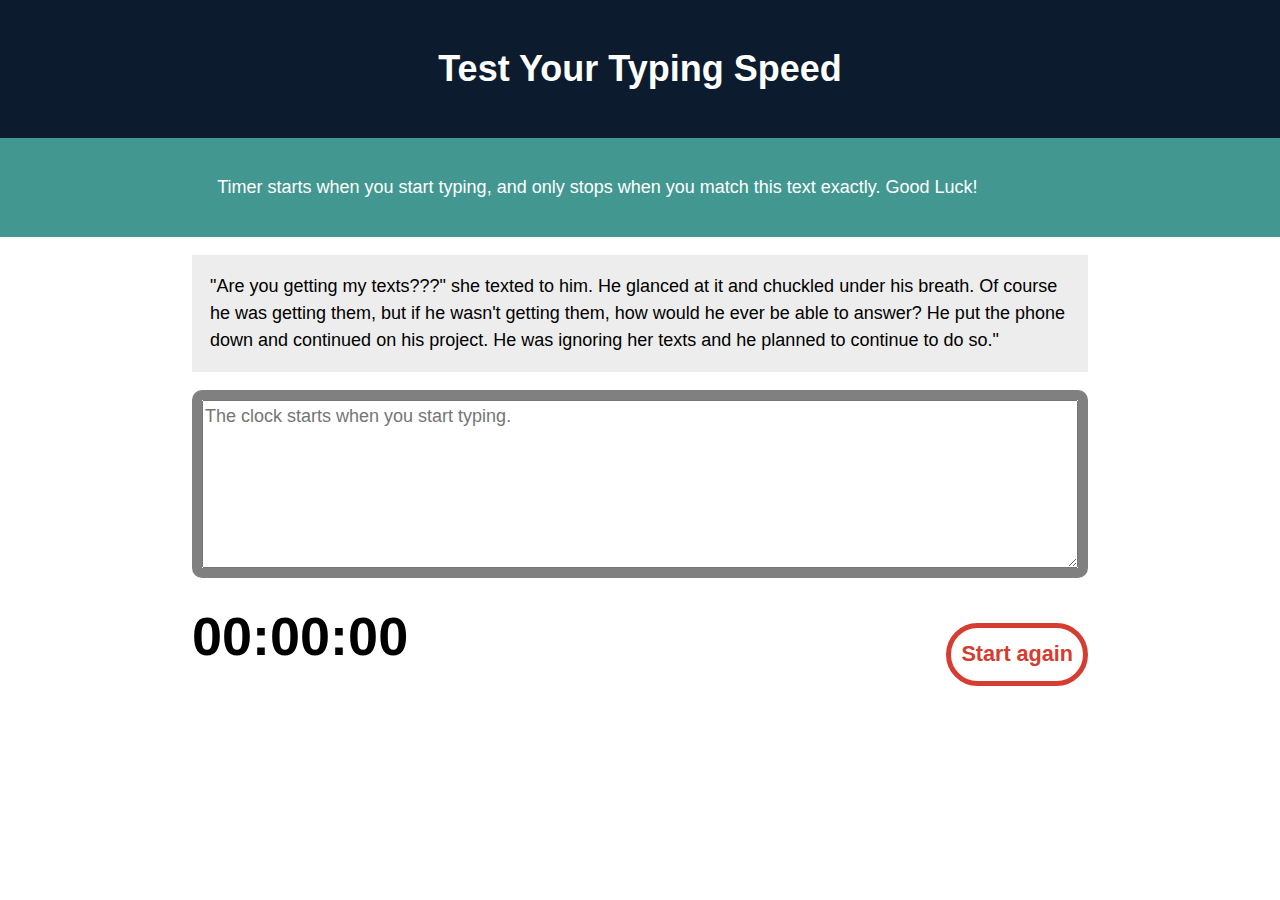
==== index.html @ 5a1dc843 "Add files via upload" ====
<!DOCTYPE html>
<html lang="en-US">

<head>
    <meta charset="UTF-8">
    <meta name="viewport" content="width=device-width, initial-scale=1">
    <title>Typing Speed Test</title>
    <script src="script.js" async></script>
    <link rel="stylesheet" href="style.css">
</head>

<body>
    <header class="masthead">
        <h1>Test Your Typing Speed</h1>
    </header>
    <main class="main">
        <article class="intro">
            <p>Timer starts when you start typing, and only stops when you match this text exactly. Good Luck!</p>
        </article><!-- .intro -->
        <section class="test-area">
            <div id="origin-text" onmousedown='return false;' onselectstart='return false;'>
                <p>"Are you getting my texts???" she texted to him. He glanced at it and chuckled under his breath. Of course he was getting them, but if he wasn't getting them, how would he ever be able to answer? He put the phone down and continued on his project. He was ignoring her texts and he planned to continue to do so."</p>
                <!-- <p>she texted to him.</p> -->
            </div><!-- #origin-text -->

            <div class="test-wrapper">
                <textarea id="test-area" name="textarea" rows="6" placeholder="The clock starts when you start typing."></textarea>
            </div><!-- .test-wrapper -->

            <div class="meta">
                <section id="clock">
                    <div class="timer">00:00:00</div>
                    <div class="wpm">(0wpm)</div>
                </section>

            </div><!-- .meta -->
            <button id="reset">Start again</button>
        </section><!-- .test-area -->
    </main>

</body>

</html>
---- style.css ----
/*--------------------------------------------------------------
Typography
--------------------------------------------------------------*/

body,
button,
input,
select,
textarea {
	font-family: 'Source Sans Pro', 'Helvetica', Arial, sans-serif;
	font-size: 18px;
	line-height: 1.5;
}

h1,
h2,
h3,
h4,
h5,
h6 {
	clear: both;
}

p {
	margin-bottom: 1.5em;
}

b,
strong {
	font-weight: bold;
}

dfn,
cite,
em,
i {
	font-style: italic;
}

blockquote {
	margin: 0 1.5em;
}

address {
	margin: 0 0 1.5em;
}

pre {
	background: #eee;
	font-size: 15px;
	font-size: 1.5rem;
	line-height: 1.6;
	margin-bottom: 1.6em;
	max-width: 100%;
	overflow: auto;
	padding: 1.6em;
}

code,
kbd,
tt,
var {
	font: 15px;
}

abbr,
acronym {
	border-bottom: 1px dotted #666;
	cursor: help;
}

mark,
ins {
	background: #fff9c0;
	text-decoration: none;
}

sup,
sub {
	font-size: 75%;
	height: 0;
	line-height: 0;
	position: relative;
	vertical-align: baseline;
}

sup {
	bottom: 1ex;
}

sub {
	top: .5ex;
}

small {
	font-size: 75%;
}

big {
	font-size: 125%;
}

/*--------------------------------------------------------------
Layout
--------------------------------------------------------------*/
body {
    margin: 0;
    padding: 0;
}

.masthead {
    padding: 1em 2em;
    background-color: #0D1B2E;
    color: white;
}

.masthead h1 {
    text-align: center;
}

.intro {
    padding: 2em 2em;
    color: #ffffff;
    background: #429890;
}


.intro p,
.test-area {
    margin: 0 auto;
    max-width: 70%;
}


.test-area {
    margin-bottom: 4em;
    padding: 0 2em;
}

.test-wrapper {
    border: 10px solid #808080;
    border-radius: 10px;
}

#origin-text {
    margin: 1em 0;
    padding: 1em 1em 0;
    background-color: #ededed;
}

#origin-text p {
    margin: 0;
    padding-bottom: 1em;
}

.test-wrapper {
    display: flex;
}

.test-wrapper textarea {
    flex: 1;
}

.meta {
    margin-top: 1em;
    display: flex;
    justify-content: space-between;
    flex-wrap: wrap;
}
.timer {
    font-size: 3em;
    font-weight: bold;
}

#reset {
    font-size: 1.2em;
    font-weight: bold;
    color: #d43d2f;
    background: white ;
    border: 5px solid #d43d2f;
    border-radius: 50px;
    padding: 10px;
    float: right;
    margin-top: -6%;
}

#reset:hover {
    color: white;
    background-color: #d43d2f;
    cursor: pointer;
}

.wpm{
    font-size: 2em;
    font-weight: bold;
    display: none;
}
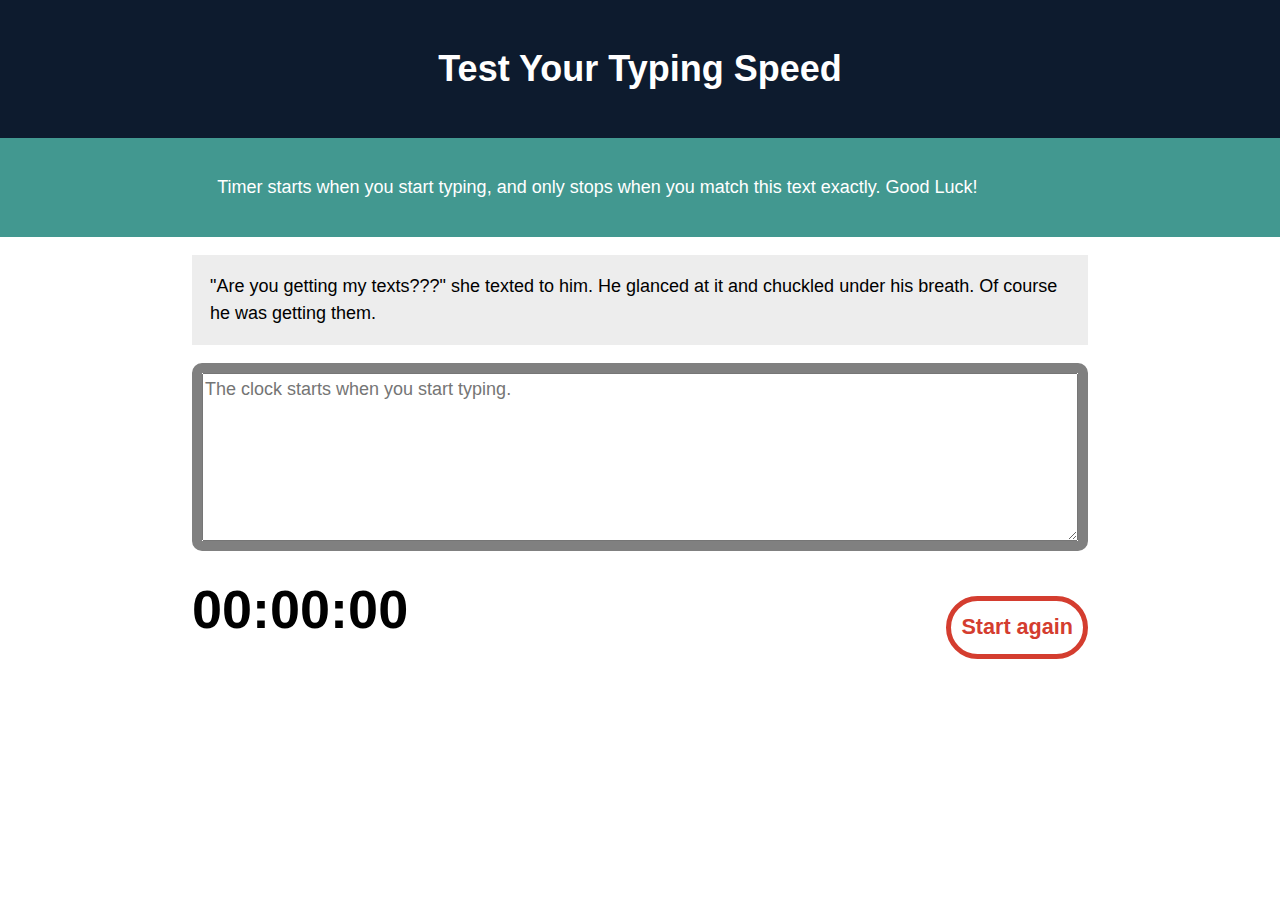
==== commit e83ce73f: "Update index.html" ====
--- a/index.html
+++ b/index.html
@@ -19,7 +19,7 @@
         </article><!-- .intro -->
         <section class="test-area">
             <div id="origin-text" onmousedown='return false;' onselectstart='return false;'>
-                <p>"Are you getting my texts???" she texted to him. He glanced at it and chuckled under his breath. Of course he was getting them, but if he wasn't getting them, how would he ever be able to answer? He put the phone down and continued on his project. He was ignoring her texts and he planned to continue to do so."</p>
+                <p>"Are you getting my texts???" she texted to him. He glanced at it and chuckled under his breath. Of course he was getting them.</p>
                 <!-- <p>she texted to him.</p> -->
             </div><!-- #origin-text -->
 
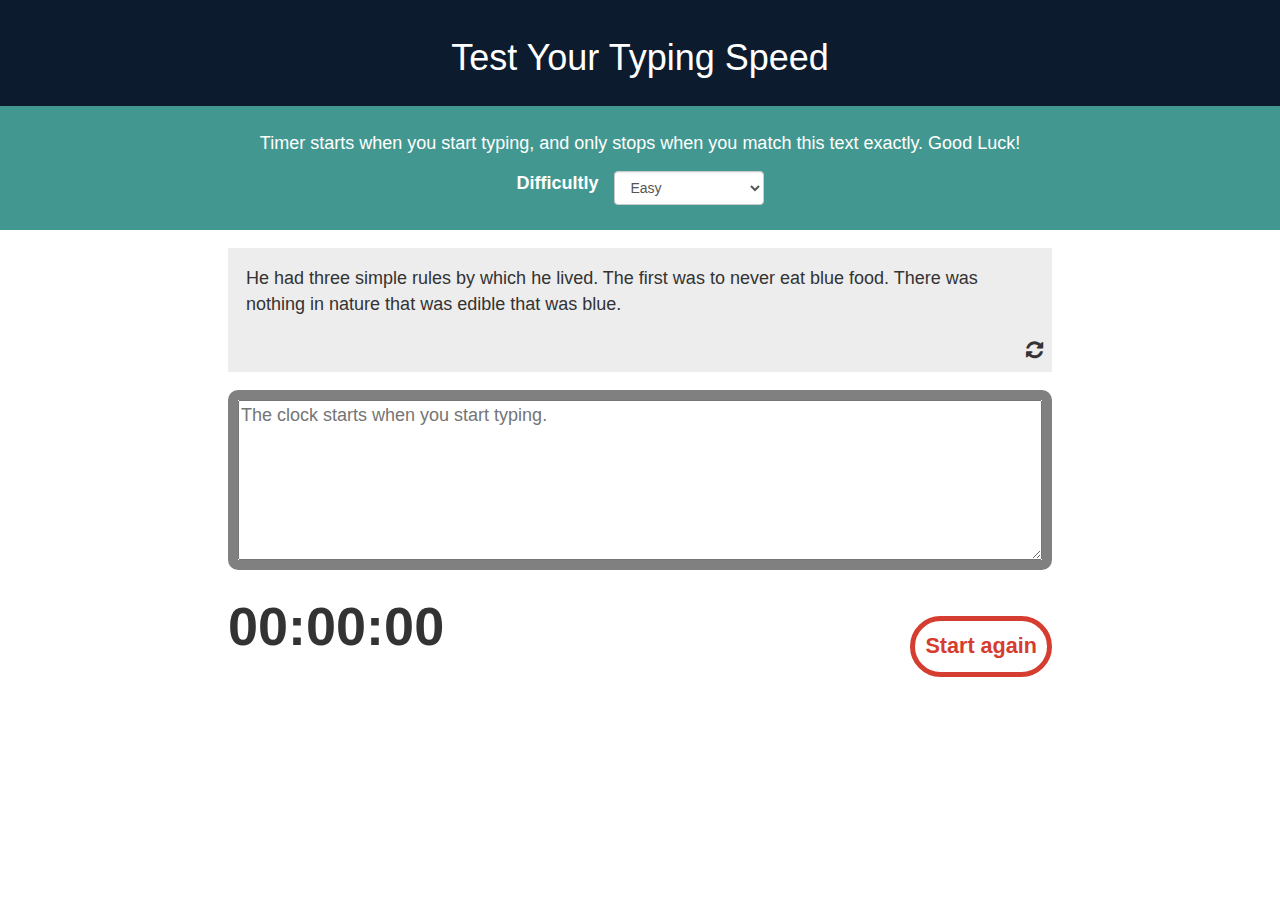
==== commit 180478f3: "Add files via upload" ====
--- a/index.html
+++ b/index.html
@@ -7,22 +7,142 @@
     <title>Typing Speed Test</title>
     <script src="script.js" async></script>
     <link rel="stylesheet" href="style.css">
+    <link rel="stylesheet" href="./bootstrap-3.4.1-dist/css/bootstrap.min.css">
+    <link rel="stylesheet" href="https://cdnjs.cloudflare.com/ajax/libs/font-awesome/4.7.0/css/font-awesome.min.css">
+       
 </head>
 
-<body>
+<body style="font-size: 18px;">
     <header class="masthead">
         <h1>Test Your Typing Speed</h1>
     </header>
     <main class="main">
-        <article class="intro">
+        <article class="intro">    
             <p>Timer starts when you start typing, and only stops when you match this text exactly. Good Luck!</p>
+             <div class="form-group">
+            <label for="level" class="lab">Difficultly</label>
+                <select name="level" id="difflevel" class="form-control" style="width: 150px;" onchange="changedifficulty()">
+                    <option value="easy">Easy</option>
+                    <option value="hard">Hard</option>
+                    <option value="program">Programming</option>
+                </select>
+            </div>
         </article><!-- .intro -->
         <section class="test-area">
             <div id="origin-text" onmousedown='return false;' onselectstart='return false;'>
-                <p>"Are you getting my texts???" she texted to him. He glanced at it and chuckled under his breath. Of course he was getting them.</p>
+
+                <p id="1" class="paraclass">The lone lamp post of the one-street town flickered, not quite dead but definitely on its way out. Suitcase by her side, she paid no heed to the light, the street or the town. A car was coming down the street and with her arm outstretched and thumb in the air, she had a plan.</p>
+                <p id="2" class="paraclass">Sleeping in his car was never the plan but sometimes things don't work out as planned. This had been his life for the last three months and he was just beginning to get used to it. He didn't actually enjoy it, but he had accepted it and come to terms with it. Or at least he thought he had. All that changed when he put the key into the ignition, turned it and the engine didn't make a sound.</p>
+                <p id="3" class="paraclass">He had three simple rules by which he lived. The first was to never eat blue food. There was nothing in nature that was edible that was blue. People often asked about blueberries, but everyone knows those are actually purple. He understood it was one of the stranger rules to live by, but it had served him well thus far in the 50+ years of his life.</p>
+                <p id="4" class="paraclass">As she sat watching the world go by, something caught her eye. It wasn't so much its color or shape, but the way it was moving. She squinted to see if she could better understand what it was and where it was going, but it didn't help. As she continued to stare into the distance, she didn't understand why this uneasiness was building inside her body. She felt like she should get up and run. If only she could make out what it was. At that moment, she comprehended what it was and where it was heading, and she knew her life would never be the same.</p>
+                <p id="5" class="paraclass">The day had begun on a bright note. The sun finally peeked through the rain for the first time in a week, and the birds were sinf=ging in its warmth. There was no way to anticipate what was about to happen. It was a worst-case scenario and there was no way out of it.</p>
+                <p id="6" class="paraclass">Josh had spent year and year accumulating the information. He knew it inside out and if there was ever anyone looking for an expert in the field, Josh would be the one to call. The problem was that there was nobody interested in the information besides him and he knew it. Years of information painstakingly memorized and sorted with not a sole giving even an ounce of interest in the topic.</p>
+                <p id="7" class="paraclass">She didn't understand how changed worked. When she looked at today compared to yesterday, there was nothing that she could see that was different. Yet, when she looked at today compared to last year, she couldn't see how anything was ever the same.</p>
+                <p id="8" class="paraclass">"Are you getting my texts???" she texted to him. He glanced at it and chuckled under his breath. Of course he was getting them, but if he wasn't getting them, how would he ever be able to answer? He put the phone down and continued on his project. He was ignoring her texts and he planned to continue to do so</p>
+                <p id="9" class="paraclass">She had been an angel for coming up on 10 years and in all that time nobody had told her this was possible. The fact that it could ever happen never even entered her mind. Yet there she stood, with the undeniable evidence sitting on the ground before her. Angels could lose their wings.</p>
+                <p id="10" class="paraclass">Here's the thing. She doesn't have anything to prove, but she is going to anyway. That's just her character. She knows she doesn't have to, but she still will just to show you that she can. Doubt her more and she'll prove she can again. We all already know this and you will too.</p>
+                <p id="11" class="paraclass">He watched as the young man tried to impress everyone in the room with his intelligence. There was no doubt that he was smart. The fact that he was more intelligent than anyone else in the room could have been easily deduced, but nobody was really paying any attention due to the fact that it was also obvious that the young man only cared about his intelligence.</p>
+                <p id="12" class="paraclass">He was aware there were numerous wonders of this world including the unexplained creations of humankind that showed the wonder of our ingenuity. There are huge heads on Easter Island. There are the Egyptian pyramids. There’s Stonehenge. But he now stood in front of a newly discovered monument that simply didn't make any sense and he wondered how he was ever going to be able to explain it.</p>
+                <p id="13" class="paraclass">Do you really listen when you are talking with someone? I have a friend who listens in an unforgiving way. She actually takes every word you say as being something important and when you have a friend that listens like that, words take on a whole new meaning.</p>
+                <p id="14" class="paraclass">The shoes had been there for as long as anyone could remember. In fact, it was difficult for anyone to come up with a date they had first appeared. It had seemed they'd always been there and yet they seemed so out of place. Why nobody had removed them was a question that had been asked time and again, but while they all thought it, nobody had ever found the energy to actually do it. So, the shoes remained on the steps, out of place in one sense, but perfectly normal in another.</p>
+                <p id="15" class="paraclass">He took a sip of the drink. He wasn't sure whether he liked it or not, but at this moment it didn't matter. She had made it especially for him so he would have forced it down even if he had absolutely hated it. That's simply the way things worked. She made him a new-fangled drink each day and he took a sip of it and smiled, saying it was excellent.</p>
+                <p id="16" class="paraclass">The robot clicked disapprovingly, gurgled briefly inside its cubical interior and extruded a pony glass of brownish liquid. "Sir, you will undoubtedly end up in a drunkard's grave, dead of hepatic cirrhosis," it informed me virtuously as it returned my ID card. I glared as I pushed the glass across the table.</p>
+                <p id="17" class="paraclass">She tried to explain that love wasn't like pie. There wasn't a set number of slices to be given out. There wasn't less to be given to one person if you wanted to give more to another. That after a set amount was given out it would all disappear. She tried to explain this, but it fell on deaf ears.</p>
+                <p id="18" class="paraclass">Her mom had warned her. She had been warned time and again, but she had refused to believe her. She had done everything right and she knew she would be rewarded for doing so with the promotion. So when the promotion was given to her main rival, it not only stung, it threw her belief system into disarray. It was her first big lesson in life, but not the last.</p>
+                <p id="19" class="paraclass">The spot was perfect for camouflage. At least that's what she thought when she picked the spot. She couldn't imagine that anyone would ever be able to see her in these surroundings. So there she sat, confident that she was hidden from the world and safe from danger. Unfortunately, she had not anticipated that others may be looking upon her from other angles, and now they were stealthily descending toward her hiding spot.</p>
+                <p id="20" class="paraclass">Colors bounced around in her head. They mixed and threaded themselves together. Even colors that had no business being together. They were all one, yet distinctly separate at the same time. How was she going to explain this to the others?</p>
+                <p id="21" class="paraclass">He sat across from her trying to imagine it was the first time. It wasn't. Had it been a hundred? It quite possibly could have been. Two hundred? Probably not. His mind wandered until he caught himself and again tried to imagine it was the first time.</p>
+                <p id="22" class="paraclass">He walked down the steps from the train station in a bit of a hurry knowing the secrets in the briefcase must be secured as quickly as possible. Bounding down the steps, he heard something behind him and quickly turned in a panic. There was nobody there but a pair of old worn-out shoes were placed neatly on the steps he had just come down. Had he past them without seeing them? It didn't seem possible. He was about to turn and be on his way when a deep chill filled his body.</p>
+                <p id="23" class="paraclass">The boy walked down the street in a carefree way, playing without notice of what was about him. He didn't hear the sound of the car as his ball careened into the road. He took a step toward it, and in doing so sealed his fate.</p>
+                <p id="24" class="paraclass">She reached her goal, exhausted. Even more chilling to her was that the euphoria that she thought she'd feel upon reaching it wasn't there. Something wasn't right. Was this the only feeling she'd have for over five years of hard work?</p>
+                <p id="25" class="paraclass">Balloons are pretty and come in different colors, different shapes, different sizes, and they can even adjust sizes as needed. But don't make them too big or they might just pop, and then bye-bye balloon. It'll be gone and lost for the rest of mankind. They can serve a variety of purposes, from decorating to water balloon wars. You just have to use your head to think a little bit about what to do with them.</p>
+                <p id="26" class="paraclass">She had been an angel for coming up on 10 years and in all that time nobody had told her this was possible. The fact that it could ever happen never even entered her mind. Yet there she stood, with the undeniable evidence sitting on the ground before her. Angels could lose their wings.</p>
+                <p id="27" class="paraclass">The day had begun on a bright note. The sun finally peeked through the rain for the first time in a week, and the birds were sinf=ging in its warmth. There was no way to anticipate what was about to happen. It was a worst-case scenario and there was no way out of it.</p>
+                <p id="28" class="paraclass">Green vines attached to the trunk of the tree had wound themselves toward the top of the canopy. Ants used the vine as their private highway, avoiding all the creases and crags of the bark, to freely move at top speed from top to bottom or bottom to top depending on their current chore. At least this was the way it was supposed to be. Something had damaged the vine overnight halfway up the tree leaving a gap in the once pristine ant highway.</p>
+                <p id="29" class="paraclass">She considered the birds to be her friends. She'd put out food for them each morning and then she'd watch as they came to the feeders to gorge themselves for the day. She wondered what they would do if something ever happened to her. Would they miss the meals she provided if she failed to put out the food one morning?</p>
+                <p id="30" class="paraclass">Eating raw fish didn't sound like a good idea. "It's a delicacy in Japan," didn't seem to make it any more appetizing. Raw fish is raw fish, delicacy or not.</p>
+                <p id="31" class="paraclass">There wasn't a bird in the sky, but that was not what caught her attention. It was the clouds. The deep green that isn't the color of clouds, but came with these. She knew what was coming and she hoped she was prepared.</p>
+                <p id="32" class="paraclass">It's not his fault. I know you're going to want to, but you can't blame him. He really has no idea how it happened. I kept trying to come up with excuses I could say to mom that would keep her calm when she found out what happened, but the more I tried, the more I could see none of them would work. He was going to get her wrath and there was nothing I could say to prevent it.</p>
+                <p id="33" class="paraclass">According to the caption on the bronze marker placed by the Multnomah Chapter of the Daughters of the American Revolution on May 12, 1939, “College Hall (is) the oldest building in continuous use for Educational purposes west of the Rocky Mountains. Here were educated men and women who have won recognition throughout the world in all the learned professions.”</p>
+                <p id="34" class="paraclass">There were little things that she simply could not stand. The sound of someone tapping their nails on the table. A person chewing with their mouth open. Another human imposing themselves into her space. She couldn't stand any of these things, but none of them compared to the number one thing she couldn't stand which topped all of them combined.</p>
+                <p id="35" class="paraclass">I guess we could discuss the implications of the phrase "meant to be." That is if we wanted to drown ourselves in a sea of backwardly referential semantics and other mumbo-jumbo. Maybe such a discussion would result in the determination that "meant to be" is exactly as meaningless a phrase as it seems to be, and that none of us is actually meant to be doing anything at all. But that's my existential underpants underpinnings showing. It's the way the cookie crumbles. And now I want a cookie.</p>
+                <p id="36" class="paraclass">They argue. While the argument seems to be different the truth is it's always the same. Yes, the topic may be different or the circumstances, but when all said and done, it all came back to the same thing. They both knew it, but neither has the courage or strength to address the underlying issue. So they continue to argue.</p>
+                <p id="37" class="paraclass">There was a time when he would have embraced the change that was coming. In his youth, he sought adventure and the unknown, but that had been years ago. He wished he could go back and learn to find the excitement that came with change but it was useless. That curiosity had long left him to where he had come to loathe anything that put him out of his comfort zone.</p>
+                <p id="38" class="paraclass">The young man wanted a role model. He looked long and hard in his youth, but that role model never materialized. His only choice was to embrace all the people in his life he didn't want to be like.</p>
+                <p id="39" class="paraclass">The words hadn't flowed from his fingers for the past few weeks. He never imagined he'd find himself with writer's block, but here he sat with a blank screen in front of him. That blank screen taunting him day after day had started to play with his mind. He didn't understand why he couldn't even type a single word, just one to begin the process and build from there. And yet, he already knew that the eight hours he was prepared to sit in front of his computer today would end with the screen remaining blank.</p>
+                <p id="40" class="paraclass">"Are you getting my texts???" she texted to him. He glanced at it and chuckled under his breath. Of course he was getting them, but if he wasn't getting them, how would he ever be able to answer? He put the phone down and continued on his project. He was ignoring her texts and he planned to continue to do so."</p>
+
+
+
+
+                <p id="41" class="paraclass">The lone lamp post of the one-street town flickered, not quite dead but definitely on its way out. Suitcase by her side, she paid no heed to the light, the street or the town.</p>
+                <p id="42" class="paraclass">Sleeping in his car was never the plan but sometimes things don't work out as planned. This had been his life for the last three months and he was just beginning to get used to it.</p>
+                <p id="43" class="paraclass">He had three simple rules by which he lived. The first was to never eat blue food. There was nothing in nature that was edible that was blue.</p>
+                <p id="45" class="paraclass">The day had begun on a bright note. The sun finally peeked through the rain for the first time in a week, and the birds were sinf=ging in its warmth.</p>
+                <p id="46" class="paraclass">Josh had spent year and year accumulating the information. He knew it inside out and if there was ever anyone looking for an expert in the field, Josh would be the one to call.</p>
+                <p id="47" class="paraclass">She didn't understand how changed worked. When she looked at today compared to yesterday, there was nothing that she could see that was different.</p>
+                <p id="48" class="paraclass">"Are you getting my texts???" she texted to him. He glanced at it and chuckled under his breath. Of course he was getting them, but if he wasn't getting them, how would he ever be able to answer?</p>
+                <p id="49" class="paraclass">She had been an angel for coming up on 10 years and in all that time nobody had told her this was possible. The fact that it could ever happen never even entered her mind.</p>
+                <p id="50" class="paraclass">Here's the thing. She doesn't have anything to prove, but she is going to anyway. That's just her character. She knows she doesn't have to, but she still will just to show you that she can.</p>
+                <p id="51" class="paraclass">He watched as the young man tried to impress everyone in the room with his intelligence. There was no doubt that he was smart.</p>
+                <p id="52" class="paraclass">He was aware there were numerous wonders of this world including the unexplained creations of humankind that showed the wonder of our ingenuity.</p>
+                <p id="53" class="paraclass">Do you really listen when you are talking with someone? I have a friend who listens in an unforgiving way.</p>
+                <p id="54" class="paraclass">The shoes had been there for as long as anyone could remember. In fact, it was difficult for anyone to come up with a date they had first appeared.</p>
+                <p id="55" class="paraclass">He took a sip of the drink. He wasn't sure whether he liked it or not, but at this moment it didn't matter. She had made it especially for him so he would have forced it down even if he had absolutely hated it.</p>
+                <p id="56" class="paraclass">The robot clicked disapprovingly, gurgled briefly inside its cubical interior and extruded a pony glass of brownish liquid. "Sir, you will undoubtedly end up in a drunkard's grave, dead of hepatic cirrhosis,"</p>
+                <p id="57" class="paraclass">She tried to explain that love wasn't like pie. There wasn't a set number of slices to be given out. There wasn't less to be given to one person if you wanted to give more to another.</p>
+                <p id="58" class="paraclass">Her mom had warned her. She had been warned time and again, but she had refused to believe her. She had done everything right and she knew she would be rewarded for doing so with the promotion.</p>
+                <p id="59" class="paraclass">The spot was perfect for camouflage. At least that's what she thought when she picked the spot. She couldn't imagine that anyone would ever be able to see her in these surroundings.</p>
+                <p id="60" class="paraclass">Colors bounced around in her head. They mixed and threaded themselves together. Even colors that had no business being together.</p>
+                <p id="61" class="paraclass">He sat across from her trying to imagine it was the first time. It wasn't. Had it been a hundred? It quite possibly could have been.</p>
+                <p id="62" class="paraclass">He walked down the steps from the train station in a bit of a hurry knowing the secrets in the briefcase must be secured as quickly as possible.</p>
+                <p id="63" class="paraclass">The boy walked down the street in a carefree way, playing without notice of what was about him. He didn't hear the sound of the car as his ball careened into the road.</p>
+                <p id="64" class="paraclass">She reached her goal, exhausted. Even more chilling to her was that the euphoria that she thought she'd feel upon reaching it wasn't there. Something wasn't right.</p>
+                <p id="65" class="paraclass">Balloons are pretty and come in different colors, different shapes, different sizes, and they can even adjust sizes as needed.</p>
+                <p id="66" class="paraclass">She had been an angel for coming up on 10 years and in all that time nobody had told her this was possible.</p>
+                <p id="69" class="paraclass">She considered the birds to be her friends. She'd put out food for them each morning and then she'd watch as they came to the feeders to gorge themselves for the day.</p>
+                <p id="70" class="paraclass">Eating raw fish didn't sound like a good idea. "It's a delicacy in Japan," didn't seem to make it any more appetizing. Raw fish is raw fish, delicacy or not.</p>
+                <p id="71" class="paraclass">There wasn't a bird in the sky, but that was not what caught her attention. It was the clouds. The deep green that isn't the color of clouds, but came with these.</p>
+                <p id="72" class="paraclass">It's not his fault. I know you're going to want to, but you can't blame him. He really has no idea how it happened. I kept trying to come up with excuses I could say to mom that would keep her calm when she found out what happened.</p>
+                <p id="73" class="paraclass">According to the caption on the bronze marker placed by the Multnomah Chapter of the Daughters of the American Revolution on May 12, 1939, “College Hall (is) the oldest building in continuous use for Educational purposes west of the Rocky Mountains.</p>
+                <p id="74" class="paraclass">There were little things that she simply could not stand. The sound of someone tapping their nails on the table. A person chewing with their mouth open. Another human imposing themselves into her space.</p>
+                <p id="75" class="paraclass">I guess we could discuss the implications of the phrase "meant to be." That is if we wanted to drown ourselves in a sea of backwardly referential semantics and other mumbo-jumbo.</p>
+                <p id="76" class="paraclass">They argue. While the argument seems to be different the truth is it's always the same. Yes, the topic may be different or the circumstances, but when all said and done, it all came back to the same thing.</p>
+                <p id="77" class="paraclass">There was a time when he would have embraced the change that was coming. In his youth, he sought adventure and the unknown, but that had been years ago.</p>
+                <p id="78" class="paraclass">The young man wanted a role model. He looked long and hard in his youth, but that role model never materialized. His only choice was to embrace all the people in his life he didn't want to be like.</p>
+                <p id="79" class="paraclass">The words hadn't flowed from his fingers for the past few weeks. He never imagined he'd find himself with writer's block, but here he sat with a blank screen in front of him. That blank screen taunting him day after day had started to play with his mind.</p>
+                <p id="80" class="paraclass">"Are you getting my texts???" she texted to him. He glanced at it and chuckled under his breath. Of course he was getting them, but if he wasn't getting them, how would he ever be able to answer?</p>
+
+
+                    
+                        <p id="81" class="paraclass">sub quick_sort { return @_ if @_ &lt; 2; my $p = splice @_, int rand @_, 1; quick_sort(grep $_ &lt; $p, @_), $p, quick_sort(grep $_ >= $p, @_); }</p>
+                        <p id="82" class="paraclass">def quick_sort return self if length &lt;= 1 pivot = self[0] less, greatereq = self[1..-1].partition { |x| x &lt; pivot } less.quick_sort + [pivot] + greatereq.quick_sort end</p>
+                        <p id="83" class="paraclass">def binary_search(a, n, x) index_start = 0 index_end = n - 1 while index_start  &lt;= index_end do index_middle = (index_start + index_end) / 2 if a[index_middle] == x return index_middle elsif x &lt; a[index_middle] index_end = index_middle - 1 else index_start = index_middle + 1 end end return 'not found' end</p>
+                        <p id="85" class="paraclass">(defn qsort [[pivot & xs]] (when pivot (let [smaller #(&lt; % pivot)] (lazy-cat (qsort (filter smaller xs)) [pivot] (qsort (remove smaller xs))))))</p>
+                        <p id="86" class="paraclass">package main import ( 'fmt' 'time' ) func readword(ch chan string) { fmt.Println('Type a word, then hit Enter.') var word string fmt.Scanf('%s', &word) ch &lt;- word } func timeout(t chan bool) { time.Sleep(5 * time.Second) t &lt;- true } func main() { t := make(chan bool) go timeout(t) ch := make(chan string) go readword(ch) select { case word := &lt;-ch: fmt.Println('Received', word) case &lt;-t: fmt.Println('Timeout.') } }</p>
+                        <p id="87" class="paraclass">def sort(xs: List[Int]): List[Int] = { xs match { case Nil => Nil case x :: xx => { val (lo, hi) = xx.partition(_ &lt; x) sort(lo) ++ (x :: sort(hi)) } } }</p>
+                        <p id="88" class="paraclass">qsort &lt; function(v) { if ( length(v) > 1 ) { pivot &lt;- (min(v) + max(v))/2.0 c(qsort(v[v &lt; pivot]), v[v == pivot], qsort(v[v > pivot])) } else v } N &lt;- 100 vs &lt;- runif(N) system.time(u &lt;- qsort(vs)) print(u)</p>
+                        <p id="89" class="paraclass">quicksort = ([x, xs...]) -> return [] unless x? smallerOrEqual = (a for a in xs when a &lt;= x) larger = (a for a in xs when a > x) (quicksort smallerOrEqual).concat(x).concat(quicksort larger)</p>
+                        <p id="80" class="paraclass">def selection_sort(a, n) (0..n - 2).each do |i| i_min = i (i + 1..n - 1).each do |j| if a[j] &lt; a[i_min] i_min = j end end temp = a[i] a[i] = a[i_min] a[i_min] = temp end a end</p>
+                        <p id="91" class="paraclass">function bubbleSort(array, cmp) { cmp = cmp || comparator; var temp; for (var i = 0; i &lt; array.length; i += 1) { for (var j = i; j > 0; j -= 1) { if (cmp(array[j], array[j - 1]) &lt; 0) { temp = array[j]; array[j] = array[j - 1]; array[j - 1] = temp; } } } return array; }</p>
+                        <p id="92" class="paraclass">function oddEvenSort(arr) { function swap(arr, i, j) { var temp = arr[i]; arr[i] = arr[j]; arr[j] = temp; } var sorted = false; while (!sorted) { sorted = true; for (var i = 1; i &lt; arr.length - 1; i += 2) { if (arr[i] > arr[i + 1]) { swap(arr, i, i + 1); sorted = false; } } for (i = 0; i &lt; arr.length - 1; i += 2) { if (arr[i] > arr[i + 1]) { swap(arr, i, i + 1); sorted = false; } } } return arr; }</p>
+                        <p id="93" class="paraclass">Array.prototype.quick_sort = function () { if (this.length &lt; 2) { return this; } var pivot = this[Math.round(this.length / 2)]; return this.filter(x => x &lt; pivot) .quick_sort() .concat(this.filter(x => x == pivot)) .concat(this.filter(x => x > pivot).quick_sort()); };</p>
+                        <p id="94" class="paraclass">function quickSort(xs) { if (xs.length) { var h = xs[0], t = xs.slice(1), lessMore = partition(function (x) { return x &lt;= h; }, t), less = lessMore[0], more = lessMore[1]; return [].concat.apply( [], [quickSort(less), h, quickSort(more)] ); } else return []; }</p>
+                        <p id="95" class="paraclass">function quicksort($arr){ $loe = $gt = array(); if(count($arr) &lt; 2){ return $arr; } $pivot_key = key($arr); $pivot = array_shift($arr); foreach($arr as $val){ if($val &lt;= $pivot){ $loe[] = $val; }elseif ($val > $pivot){ $gt[] = $val; } } return array_merge(quicksort($loe),array($pivot_key=>$pivot),quicksort($gt)); }</p>
+                        <p id="96" class="paraclass">import 'math' type Shape interface { Area() float64 } type Square struct { side float64 } func (sq Square) Area() float64 { return sq.side * sq.side } type Circle struct { radius float64 } func (c Circle) Area() float64 { return math.Pi * math.Pow(c.radius, 2) }</p>
+                        <p id="97" class="paraclass">function sortedArray = quickSort(array) if numel(array) &lt;= 1 %If the array has 1 element then it can't be sorted sortedArray = array; return end pivot = array(end); array(end) = []; sortedArray = [quickSort( array(array &lt; pivot) ) pivot quickSort( array(array > pivot) )]; end</p>
+                        <p id="98" class="paraclass">public static > List sort(List col) { if (col == null || col.isEmpty()) return Collections.emptyList(); else { E pivot = col.get(0); Map> grouped = col.stream() .collect(Collectors.groupingBy(pivot::compareTo)); return Stream.of(sort(grouped.get(1)), grouped.get(0), sort(grouped.get(-1))) .flatMap(Collection::stream).collect(Collectors.toList()); } }</p>
+                        <p id="99" class="paraclass">def binary_search(a, n, x) index_start = 0 index_end = n - 1 while index_start &lt;= index_end do index_middle = (index_start + index_end) / 2 if a[index_middle] == x return index_middle elsif x &lt; a[index_middle] index_end = index_middle - 1 else index_start = index_middle + 1 end end return 'not found' end</p>
+                        <p id="100" class="paraclass">qsort [] = [] qsort (x:xs) = qsort [y | y &lt;- xs, y &lt; x] ++ [x] ++ qsort [y | y &lt;- xs, y >= x]</p>
+                        
+                        <div class="tt" style="font-size:20px; margin-left: 99%;margin-bottom: 1%;">
+                            <i class="fa fa-refresh"  onclick="changepara()"></i>
+                            <span class="tttext">Change Paragraph</span>
+                        </div>
+                        
+
                 <!-- <p>she texted to him.</p> -->
             </div><!-- #origin-text -->
-
             <div class="test-wrapper">
                 <textarea id="test-area" name="textarea" rows="6" placeholder="The clock starts when you start typing."></textarea>
             </div><!-- .test-wrapper -->
--- a/style.css
+++ b/style.css
@@ -124,11 +124,15 @@
     background: #429890;
 }
 
+.paraclass{
+    display: none;
+}
 
 .intro p,
 .test-area {
     margin: 0 auto;
     max-width: 70%;
+    margin-bottom: 15px;
 }
 
 
@@ -194,4 +198,67 @@
     font-size: 2em;
     font-weight: bold;
     display: none;
-}+}
+
+/* ------------------------select style--------------------------- */
+
+
+.form-group{
+    margin-bottom: 0px;
+    display: flex;
+    justify-content:center
+}
+.lab{
+    margin-right: 15px;
+    display: inline-block;
+    margin-bottom: 0px;
+}
+
+.intro{
+    padding-top: 25px;
+    padding-bottom: 10px;
+    text-align: center;
+}
+
+.form-control{
+    display: inline-block;
+}
+
+.fa-refresh:hover{  
+    color: #d43d2f;
+    /* color: #20d82a; */
+
+
+    cursor: pointer;
+}
+
+
+
+
+/* -----------------------------tooltip style----------------------------------- */
+
+.tt {
+    position: relative;
+    display: inline-block;
+  }
+  
+  /* tt text */
+  .tt .tttext {
+    visibility: hidden;
+    width: 120px;
+    background-color: black;
+    color: #fff;
+    text-align: center;
+    padding: 5px 0;
+    margin-left: 10px;
+    border-radius: 6px;
+   font-size: 12px;
+    /* Position the tt text - see examples below! */
+    position: absolute;
+    z-index: 1;
+  }
+  
+  /* Show the tt text when you mouse over the tt container */
+  .tt:hover .tttext {
+    visibility: visible;
+  }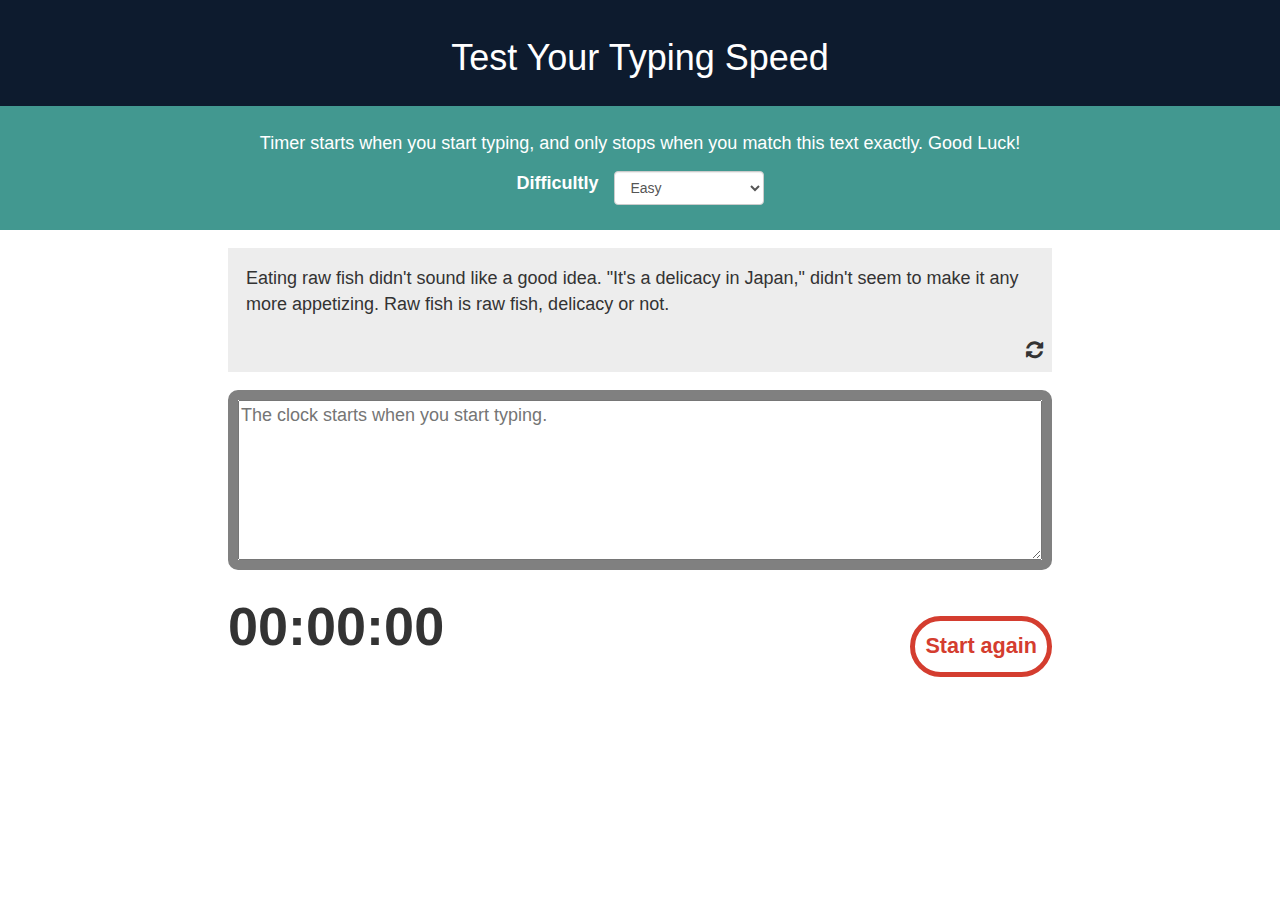
==== commit f952c616: "Add files via upload" ====
--- a/index.html
+++ b/index.html
@@ -115,25 +115,25 @@
 
 
                     
-                        <p id="81" class="paraclass">sub quick_sort { return @_ if @_ &lt; 2; my $p = splice @_, int rand @_, 1; quick_sort(grep $_ &lt; $p, @_), $p, quick_sort(grep $_ >= $p, @_); }</p>
-                        <p id="82" class="paraclass">def quick_sort return self if length &lt;= 1 pivot = self[0] less, greatereq = self[1..-1].partition { |x| x &lt; pivot } less.quick_sort + [pivot] + greatereq.quick_sort end</p>
-                        <p id="83" class="paraclass">def binary_search(a, n, x) index_start = 0 index_end = n - 1 while index_start  &lt;= index_end do index_middle = (index_start + index_end) / 2 if a[index_middle] == x return index_middle elsif x &lt; a[index_middle] index_end = index_middle - 1 else index_start = index_middle + 1 end end return 'not found' end</p>
-                        <p id="85" class="paraclass">(defn qsort [[pivot & xs]] (when pivot (let [smaller #(&lt; % pivot)] (lazy-cat (qsort (filter smaller xs)) [pivot] (qsort (remove smaller xs))))))</p>
-                        <p id="86" class="paraclass">package main import ( 'fmt' 'time' ) func readword(ch chan string) { fmt.Println('Type a word, then hit Enter.') var word string fmt.Scanf('%s', &word) ch &lt;- word } func timeout(t chan bool) { time.Sleep(5 * time.Second) t &lt;- true } func main() { t := make(chan bool) go timeout(t) ch := make(chan string) go readword(ch) select { case word := &lt;-ch: fmt.Println('Received', word) case &lt;-t: fmt.Println('Timeout.') } }</p>
-                        <p id="87" class="paraclass">def sort(xs: List[Int]): List[Int] = { xs match { case Nil => Nil case x :: xx => { val (lo, hi) = xx.partition(_ &lt; x) sort(lo) ++ (x :: sort(hi)) } } }</p>
-                        <p id="88" class="paraclass">qsort &lt; function(v) { if ( length(v) > 1 ) { pivot &lt;- (min(v) + max(v))/2.0 c(qsort(v[v &lt; pivot]), v[v == pivot], qsort(v[v > pivot])) } else v } N &lt;- 100 vs &lt;- runif(N) system.time(u &lt;- qsort(vs)) print(u)</p>
-                        <p id="89" class="paraclass">quicksort = ([x, xs...]) -> return [] unless x? smallerOrEqual = (a for a in xs when a &lt;= x) larger = (a for a in xs when a > x) (quicksort smallerOrEqual).concat(x).concat(quicksort larger)</p>
-                        <p id="80" class="paraclass">def selection_sort(a, n) (0..n - 2).each do |i| i_min = i (i + 1..n - 1).each do |j| if a[j] &lt; a[i_min] i_min = j end end temp = a[i] a[i] = a[i_min] a[i_min] = temp end a end</p>
-                        <p id="91" class="paraclass">function bubbleSort(array, cmp) { cmp = cmp || comparator; var temp; for (var i = 0; i &lt; array.length; i += 1) { for (var j = i; j > 0; j -= 1) { if (cmp(array[j], array[j - 1]) &lt; 0) { temp = array[j]; array[j] = array[j - 1]; array[j - 1] = temp; } } } return array; }</p>
-                        <p id="92" class="paraclass">function oddEvenSort(arr) { function swap(arr, i, j) { var temp = arr[i]; arr[i] = arr[j]; arr[j] = temp; } var sorted = false; while (!sorted) { sorted = true; for (var i = 1; i &lt; arr.length - 1; i += 2) { if (arr[i] > arr[i + 1]) { swap(arr, i, i + 1); sorted = false; } } for (i = 0; i &lt; arr.length - 1; i += 2) { if (arr[i] > arr[i + 1]) { swap(arr, i, i + 1); sorted = false; } } } return arr; }</p>
-                        <p id="93" class="paraclass">Array.prototype.quick_sort = function () { if (this.length &lt; 2) { return this; } var pivot = this[Math.round(this.length / 2)]; return this.filter(x => x &lt; pivot) .quick_sort() .concat(this.filter(x => x == pivot)) .concat(this.filter(x => x > pivot).quick_sort()); };</p>
-                        <p id="94" class="paraclass">function quickSort(xs) { if (xs.length) { var h = xs[0], t = xs.slice(1), lessMore = partition(function (x) { return x &lt;= h; }, t), less = lessMore[0], more = lessMore[1]; return [].concat.apply( [], [quickSort(less), h, quickSort(more)] ); } else return []; }</p>
-                        <p id="95" class="paraclass">function quicksort($arr){ $loe = $gt = array(); if(count($arr) &lt; 2){ return $arr; } $pivot_key = key($arr); $pivot = array_shift($arr); foreach($arr as $val){ if($val &lt;= $pivot){ $loe[] = $val; }elseif ($val > $pivot){ $gt[] = $val; } } return array_merge(quicksort($loe),array($pivot_key=>$pivot),quicksort($gt)); }</p>
+                        <p id="81" class="paraclass">sub quick_sort { return @_ if @_  2; my $p = splice @_, int rand @_, 1; quick_sort(grep $_  $p, @_), $p, quick_sort(grep $_ >= $p, @_); }</p>
+                        <p id="82" class="paraclass">def quick_sort return self if length = 1 pivot = self[0] less, greatereq = self[1..-1].partition { |x| x  pivot } less.quick_sort + [pivot] + greatereq.quick_sort end</p>
+                        <p id="83" class="paraclass">def binary_search(a,n,x) index_start = 0 index_end = n - 1 while index_start = index_end do index_middle = (index_start + index_end) / 2 if a[index_middle] == x return index_middle elsif x a[index_middle] index_end = index_middle - 1 else index_start = index_middle + 1 end end return 'not found' end</p>
+                        <p id="85" class="paraclass">(defn qsort [[pivot & xs]] (when pivot (let [smaller #( % pivot)] (lazy-cat (qsort (filter smaller xs)) [pivot] (qsort (remove smaller xs))))))</p>
+                        <p id="86" class="paraclass">package main import ( 'fmt' 'time' ) func readword(ch chan string) { fmt.Println('Type a word, then hit Enter.') var word string fmt.Scanf('%s', &word) ch - word } func timeout(t chan bool) { time.Sleep(5 * time.Second) t - true } func main() { t := make(chan bool) go timeout(t) ch := make(chan string) go readword(ch) select { case word := -ch: fmt.Println('Received', word) case -t: fmt.Println('Timeout.') } }</p>
+                        <p id="87" class="paraclass">def sort(xs: List[Int]): List[Int] = { xs match { case Nil = Nil case x :: xx = { val (lo, hi) = xx.partition(_  x) sort(lo) ++ (x :: sort(hi)) } } }</p>
+                        <p id="88" class="paraclass">qsort function(v) { if ( length(v) 1 ) { pivot - (min(v) + max(v))/2.0 c(qsort(v[v  pivot]), v[v == pivot], qsort(v[v  pivot])) } else v } N - 100 vs - runif(N) system.time(u - qsort(vs)) print(u)</p>
+                        <p id="89" class="paraclass">quicksort = ([x, xs...]) -> return [] unless x? smallerOrEqual = (a for a in xs when a = x) larger = (a for a in xs when a > x) (quicksort smallerOrEqual).concat(x).concat(quicksort larger)</p>
+                        <p id="80" class="paraclass">def selection_sort(a, n) (0..n - 2).each do |i| i_min = i (i + 1..n - 1).each do |j| if a[j]  a[i_min] i_min = j end end temp = a[i] a[i] = a[i_min] a[i_min] = temp end a end</p>
+                        <p id="91" class="paraclass">function bubbleSort(array, cmp) { cmp = cmp || comparator; var temp; for (var i = 0; i  array.length; i += 1) { for (var j = i; j > 0; j -= 1) { if (cmp(array[j], array[j - 1])  0) { temp = array[j]; array[j] = array[j - 1]; array[j - 1] = temp; } } } return array; }</p>
+                        <p id="92" class="paraclass">function oddEvenSort(arr) { function swap(arr, i, j) { var temp = arr[i]; arr[i] = arr[j]; arr[j] = temp; } var sorted = false; while (!sorted) { sorted = true; for (var i = 1; i  arr.length - 1; i += 2) { if (arr[i] arr[i + 1]) { swap(arr, i, i + 1); sorted = false; } } for (i = 0; i  arr.length - 1; i += 2) { if (arr[i] arr[i + 1]) { swap(arr, i, i + 1); sorted = false; } } } return arr; }</p>
+                        <p id="93" class="paraclass">Array.prototype.quick_sort = function () { if (this.length  2) { return this; } var pivot = this[Math.round(this.length / 2)]; return this.filter(x => x  pivot) .quick_sort() .concat(this.filter(x = x == pivot)) .concat(this.filter(x = x pivot).quick_sort()); };</p>
+                        <p id="94" class="paraclass">function quickSort(xs) { if (xs.length) { var h = xs[0], t = xs.slice(1), lessMore = partition(function (x) { return x = h; }, t), less = lessMore[0], more = lessMore[1]; return [].concat.apply( [], [quickSort(less), h, quickSort(more)] ); } else return []; }</p>
+                        <p id="95" class="paraclass">function quicksort($arr){ $loe = $gt = array(); if(count($arr)  2){ return $arr; } $pivot_key = key($arr); $pivot = array_shift($arr); foreach($arr as $val){ if($val = $pivot){ $loe[] = $val; }elseif ($val $pivot){ $gt[] = $val; } } return array_merge(quicksort($loe),array($pivot_key=>$pivot),quicksort($gt)); }</p>
                         <p id="96" class="paraclass">import 'math' type Shape interface { Area() float64 } type Square struct { side float64 } func (sq Square) Area() float64 { return sq.side * sq.side } type Circle struct { radius float64 } func (c Circle) Area() float64 { return math.Pi * math.Pow(c.radius, 2) }</p>
-                        <p id="97" class="paraclass">function sortedArray = quickSort(array) if numel(array) &lt;= 1 %If the array has 1 element then it can't be sorted sortedArray = array; return end pivot = array(end); array(end) = []; sortedArray = [quickSort( array(array &lt; pivot) ) pivot quickSort( array(array > pivot) )]; end</p>
-                        <p id="98" class="paraclass">public static > List sort(List col) { if (col == null || col.isEmpty()) return Collections.emptyList(); else { E pivot = col.get(0); Map> grouped = col.stream() .collect(Collectors.groupingBy(pivot::compareTo)); return Stream.of(sort(grouped.get(1)), grouped.get(0), sort(grouped.get(-1))) .flatMap(Collection::stream).collect(Collectors.toList()); } }</p>
-                        <p id="99" class="paraclass">def binary_search(a, n, x) index_start = 0 index_end = n - 1 while index_start &lt;= index_end do index_middle = (index_start + index_end) / 2 if a[index_middle] == x return index_middle elsif x &lt; a[index_middle] index_end = index_middle - 1 else index_start = index_middle + 1 end end return 'not found' end</p>
-                        <p id="100" class="paraclass">qsort [] = [] qsort (x:xs) = qsort [y | y &lt;- xs, y &lt; x] ++ [x] ++ qsort [y | y &lt;- xs, y >= x]</p>
+                        <p id="97" class="paraclass">function sortedArray = quickSort(array) if numel(array) = 1 %If the array has 1 element then it can't be sorted sortedArray = array; return end pivot = array(end); array(end) = []; sortedArray = [quickSort( array(array  pivot) ) pivot quickSort( array(array pivot) )]; end</p>
+                        <p id="98" class="paraclass">public static : List sort(List col) { if (col == null || col.isEmpty()) return Collections.emptyList(); else { E pivot = col.get(0); Map> grouped = col.stream() .collect(Collectors.groupingBy(pivot::compareTo)); return Stream.of(sort(grouped.get(1)), grouped.get(0), sort(grouped.get(-1))) .flatMap(Collection::stream).collect(Collectors.toList()); } }</p>
+                        <p id="99" class="paraclass">def binary_search(a, n, x) index_start = 0 index_end = n - 1 while index_start = index_end do index_middle = (index_start + index_end) / 2 if a[index_middle] == x return index_middle elsif x  a[index_middle] index_end = index_middle - 1 else index_start = index_middle + 1 end end return 'not found' end</p>
+                        <p id="100" class="paraclass">qsort [] = [] qsort (x:xs) = qsort [y | y - xs, y  x] ++ [x] ++ qsort [y | y - xs, y = x]</p>
                         
                         <div class="tt" style="font-size:20px; margin-left: 99%;margin-bottom: 1%;">
                             <i class="fa fa-refresh"  onclick="changepara()"></i>
--- a/style.css
+++ b/style.css
@@ -261,4 +261,12 @@
   /* Show the tt text when you mouse over the tt container */
   .tt:hover .tttext {
     visibility: visible;
-  }+  }
+
+
+
+
+
+
+  /* -----------------------------media style----------------------------------- */
+
